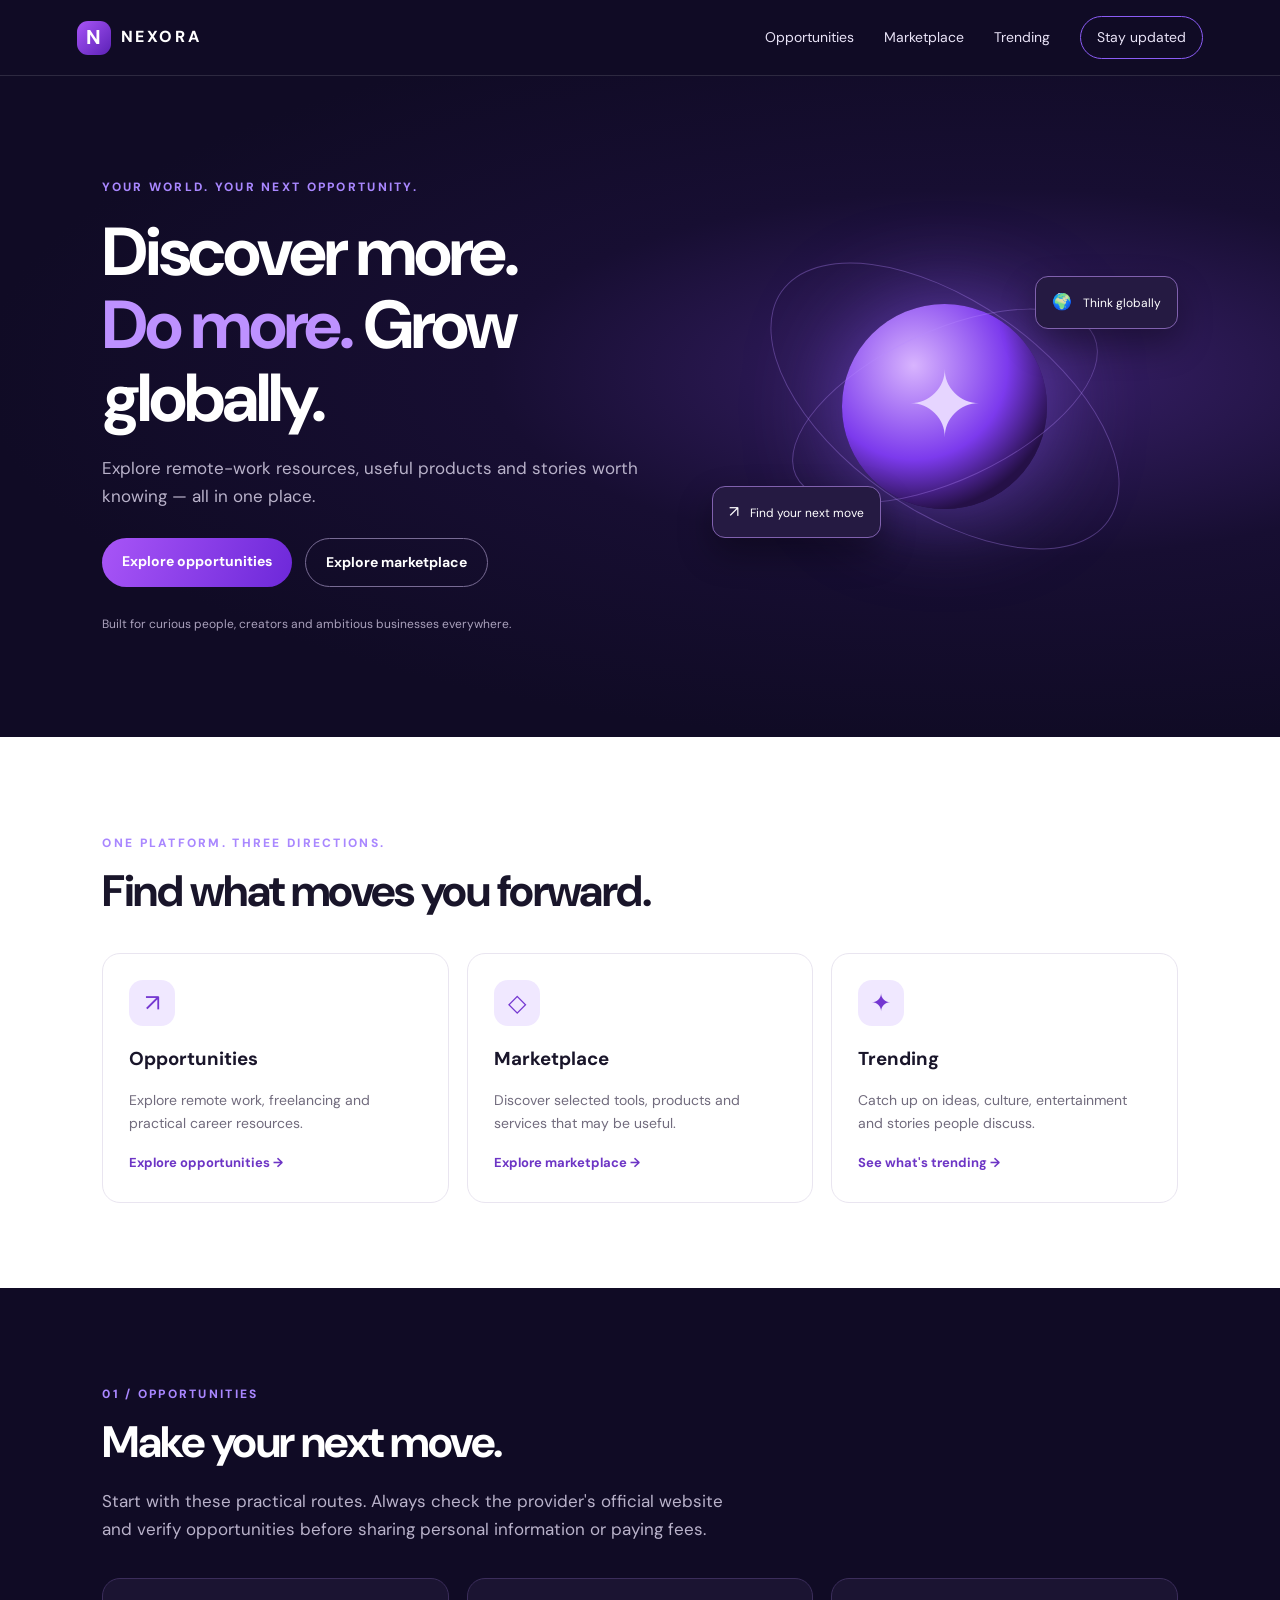
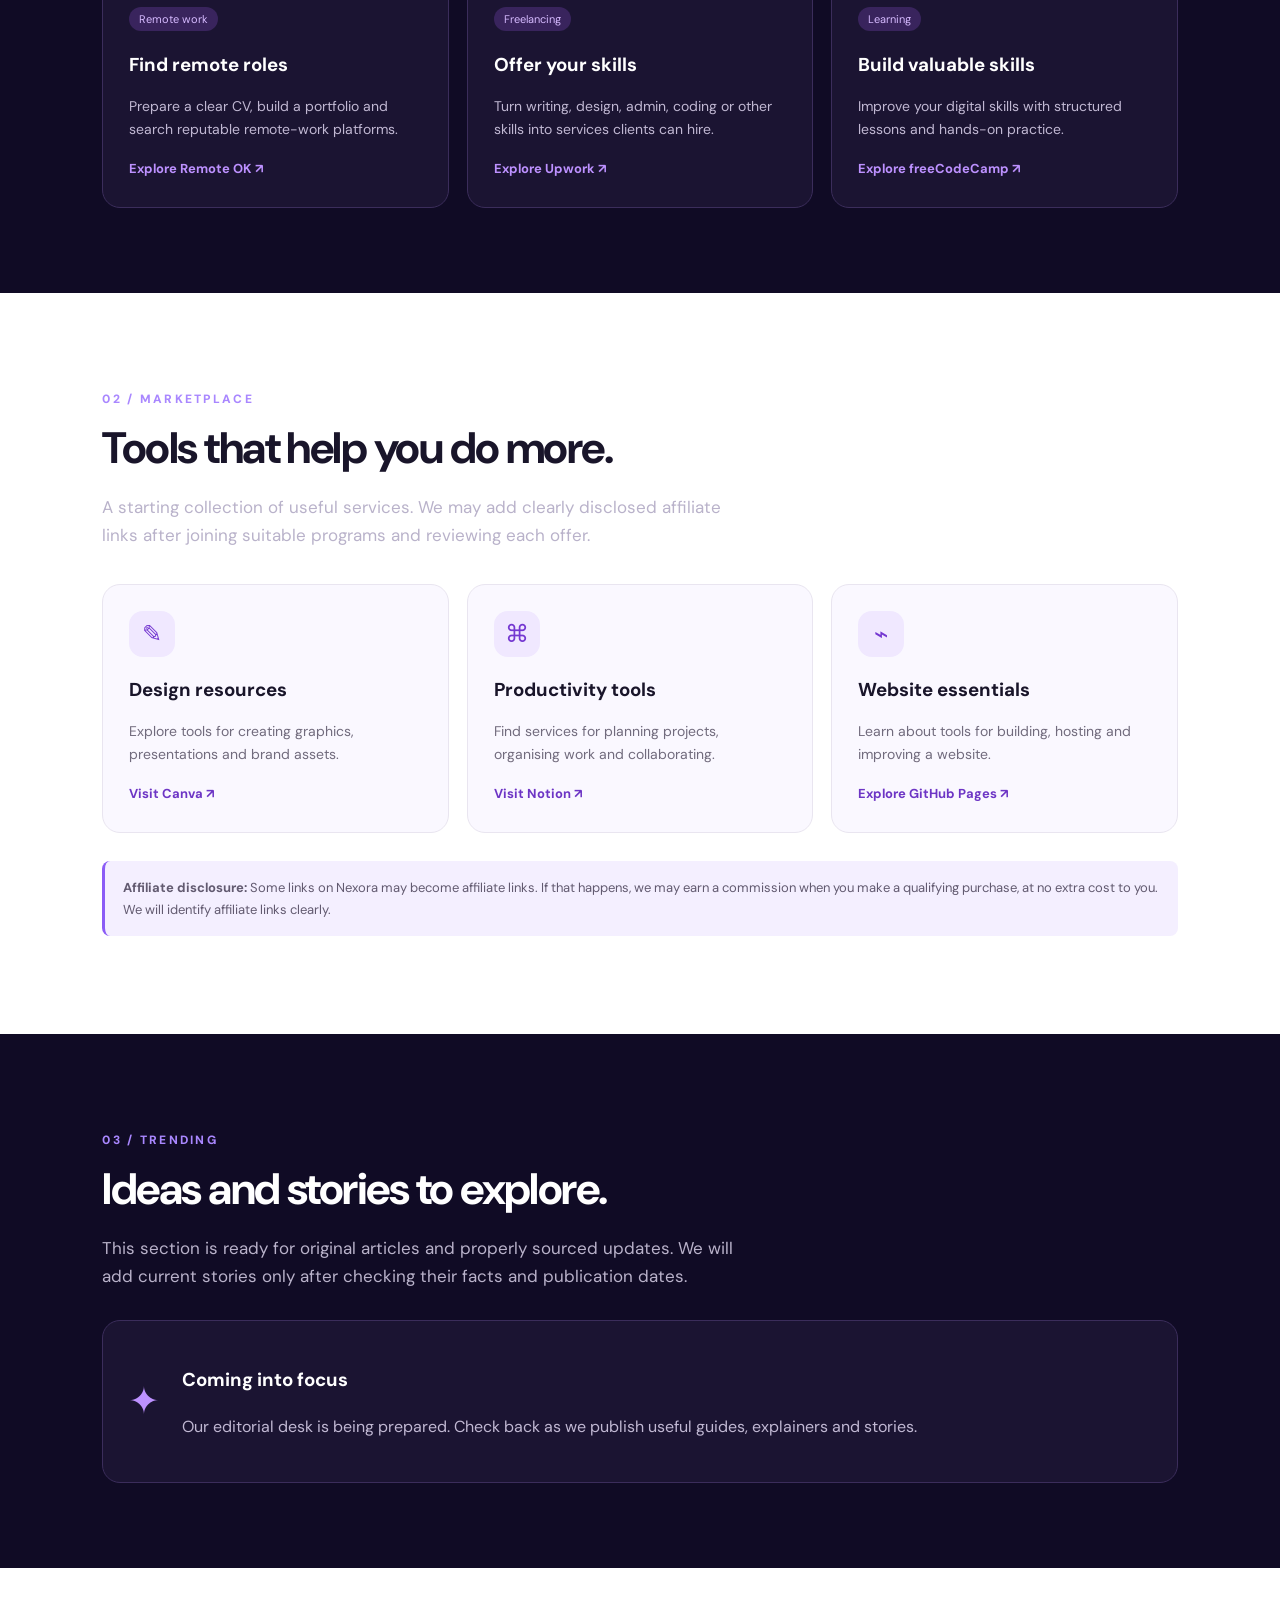
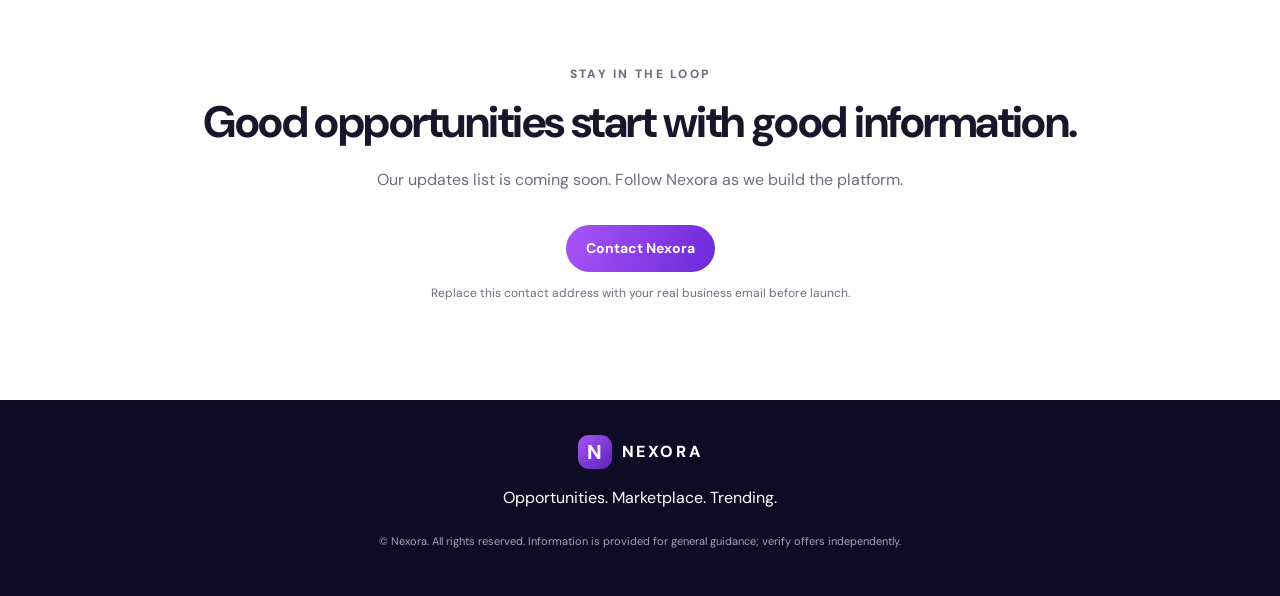
==== index.html @ db586c96 "Add files via upload" ====
<!doctype html>
<html lang="en">
<head>
  <meta charset="utf-8">
  <meta name="viewport" content="width=device-width, initial-scale=1">
  <meta name="description" content="Nexora connects you with remote work opportunities, useful products and what's trending around the world.">
  <meta name="theme-color" content="#100b25">
  <title>Nexora — Opportunities. Marketplace. Trending.</title>
  <link rel="stylesheet" href="styles.css">
</head>
<body>
  <header class="site-header">
    <a class="brand" href="#home" aria-label="Nexora home"><span class="brand-mark">N</span><span>NEXORA</span></a>
    <button class="menu-toggle" id="menuToggle" aria-label="Open navigation" aria-expanded="false">☰</button>
    <nav id="mainNav">
      <a href="#opportunities">Opportunities</a>
      <a href="#marketplace">Marketplace</a>
      <a href="#trending">Trending</a>
      <a class="nav-cta" href="#newsletter">Stay updated</a>
    </nav>
  </header>

  <main id="home">
    <section class="hero">
      <div class="hero-copy">
        <p class="eyebrow">YOUR WORLD. YOUR NEXT OPPORTUNITY.</p>
        <h1>Discover more.<br><span>Do more.</span> Grow globally.</h1>
        <p class="hero-text">Explore remote-work resources, useful products and stories worth knowing — all in one place.</p>
        <div class="hero-actions">
          <a class="button primary" href="#opportunities">Explore opportunities</a>
          <a class="button secondary" href="#marketplace">Explore marketplace</a>
        </div>
        <p class="small-note">Built for curious people, creators and ambitious businesses everywhere.</p>
      </div>
      <div class="hero-art" aria-hidden="true">
        <div class="orbit orbit-one"></div><div class="orbit orbit-two"></div>
        <div class="globe">✦</div>
        <div class="float-card card-top">🌍 <span>Think globally</span></div>
        <div class="float-card card-bottom">↗ <span>Find your next move</span></div>
      </div>
    </section>

    <section class="intro section-wrap">
      <p class="eyebrow">ONE PLATFORM. THREE DIRECTIONS.</p>
      <h2>Find what moves you forward.</h2>
      <div class="feature-grid">
        <a class="feature" href="#opportunities"><span class="feature-icon">↗</span><h3>Opportunities</h3><p>Explore remote work, freelancing and practical career resources.</p><span class="text-link">Explore opportunities →</span></a>
        <a class="feature" href="#marketplace"><span class="feature-icon">◇</span><h3>Marketplace</h3><p>Discover selected tools, products and services that may be useful.</p><span class="text-link">Explore marketplace →</span></a>
        <a class="feature" href="#trending"><span class="feature-icon">✦</span><h3>Trending</h3><p>Catch up on ideas, culture, entertainment and stories people discuss.</p><span class="text-link">See what's trending →</span></a>
      </div>
    </section>

    <section class="dark-section" id="opportunities">
      <div class="section-wrap">
        <p class="eyebrow">01 / OPPORTUNITIES</p>
        <h2>Make your next move.</h2>
        <p class="section-lead">Start with these practical routes. Always check the provider's official website and verify opportunities before sharing personal information or paying fees.</p>
        <div class="content-grid">
          <article class="content-card"><span class="tag">Remote work</span><h3>Find remote roles</h3><p>Prepare a clear CV, build a portfolio and search reputable remote-work platforms.</p><a href="https://www.remoteok.com/" target="_blank" rel="noopener">Explore Remote OK ↗</a></article>
          <article class="content-card"><span class="tag">Freelancing</span><h3>Offer your skills</h3><p>Turn writing, design, admin, coding or other skills into services clients can hire.</p><a href="https://www.upwork.com/" target="_blank" rel="noopener">Explore Upwork ↗</a></article>
          <article class="content-card"><span class="tag">Learning</span><h3>Build valuable skills</h3><p>Improve your digital skills with structured lessons and hands-on practice.</p><a href="https://www.freecodecamp.org/" target="_blank" rel="noopener">Explore freeCodeCamp ↗</a></article>
        </div>
      </div>
    </section>

    <section class="section-wrap" id="marketplace">
      <p class="eyebrow">02 / MARKETPLACE</p>
      <h2>Tools that help you do more.</h2>
      <p class="section-lead">A starting collection of useful services. We may add clearly disclosed affiliate links after joining suitable programs and reviewing each offer.</p>
      <div class="content-grid">
        <article class="market-card"><div class="market-icon">✎</div><h3>Design resources</h3><p>Explore tools for creating graphics, presentations and brand assets.</p><a href="https://www.canva.com/" target="_blank" rel="noopener">Visit Canva ↗</a></article>
        <article class="market-card"><div class="market-icon">⌘</div><h3>Productivity tools</h3><p>Find services for planning projects, organising work and collaborating.</p><a href="https://www.notion.so/" target="_blank" rel="noopener">Visit Notion ↗</a></article>
        <article class="market-card"><div class="market-icon">⌁</div><h3>Website essentials</h3><p>Learn about tools for building, hosting and improving a website.</p><a href="https://pages.github.com/" target="_blank" rel="noopener">Explore GitHub Pages ↗</a></article>
      </div>
      <p class="disclosure"><strong>Affiliate disclosure:</strong> Some links on Nexora may become affiliate links. If that happens, we may earn a commission when you make a qualifying purchase, at no extra cost to you. We will identify affiliate links clearly.</p>
    </section>

    <section class="dark-section" id="trending">
      <div class="section-wrap">
        <p class="eyebrow">03 / TRENDING</p>
        <h2>Ideas and stories to explore.</h2>
        <p class="section-lead">This section is ready for original articles and properly sourced updates. We will add current stories only after checking their facts and publication dates.</p>
        <div class="trend-panel"><div class="trend-symbol">✦</div><div><h3>Coming into focus</h3><p>Our editorial desk is being prepared. Check back as we publish useful guides, explainers and stories.</p></div></div>
      </div>
    </section>

    <section class="newsletter section-wrap" id="newsletter">
      <p class="eyebrow">STAY IN THE LOOP</p>
      <h2>Good opportunities start with good information.</h2>
      <p>Our updates list is coming soon. Follow Nexora as we build the platform.</p>
      <a class="button primary" href="mailto:hello@nexora.example?subject=Nexora%20updates">Contact Nexora</a>
      <p class="small-note">Replace this contact address with your real business email before launch.</p>
    </section>
  </main>

  <footer>
    <a class="brand" href="#home"><span class="brand-mark">N</span><span>NEXORA</span></a>
    <p>Opportunities. Marketplace. Trending.</p>
    <p class="footer-small">© <span id="year"></span> Nexora. All rights reserved. Information is provided for general guidance; verify offers independently.</p>
  </footer>
  <script src="script.js"></script>
</body>
</html>
---- styles.css ----
@import url('https://fonts.googleapis.com/css2?family=DM+Sans:wght@400;500;600;700;800&display=swap');
:root{--bg:#0b0818;--panel:#15102a;--purple:#8b5cf6;--pink:#d7a7ff;--text:#f7f4ff;--muted:#b9b2ca;--line:rgba(255,255,255,.12)}
*{box-sizing:border-box}html{scroll-behavior:smooth;scroll-padding-top:85px}body{margin:0;background:#fff;color:#19152a;font-family:'DM Sans',Arial,sans-serif;line-height:1.65}.site-header{height:76px;padding:0 max(6vw,22px);display:flex;align-items:center;justify-content:space-between;background:#100b25;color:white;position:sticky;top:0;z-index:10;border-bottom:1px solid var(--line)}.brand{display:flex;gap:10px;align-items:center;color:white;text-decoration:none;font-weight:800;letter-spacing:.16em}.brand-mark{width:34px;height:34px;border-radius:11px;display:grid;place-items:center;background:linear-gradient(135deg,#a855f7,#5b21b6);font-size:20px;letter-spacing:0}nav{display:flex;gap:30px;align-items:center}nav a{color:#e9e3f7;text-decoration:none;font-size:14px}nav a:hover,.text-link:hover{color:#c4a4ff}.nav-cta{padding:9px 16px;border:1px solid #8b5cf6;border-radius:30px}.menu-toggle{display:none;background:none;color:white;border:0;font-size:25px}.hero{min-height:590px;padding:90px max(8vw,25px);display:grid;grid-template-columns:1.1fr .9fr;align-items:center;gap:40px;background:radial-gradient(ellipse at 78% 45%,#39206a 0,#170e32 36%,#100b25 72%);color:white;overflow:hidden}.eyebrow{color:#a987ff;font-size:12px;font-weight:800;letter-spacing:.19em}.hero h1{font-size:clamp(42px,5.3vw,70px);line-height:1.08;letter-spacing:-.045em;margin:18px 0}.hero h1 span{color:#bd91ff}.hero-text,.section-lead{max-width:650px;color:var(--muted);font-size:17px}.hero-actions{display:flex;gap:13px;flex-wrap:wrap;margin:28px 0}.button{display:inline-block;padding:12px 20px;border-radius:30px;text-decoration:none;font-weight:700;font-size:14px}.primary{background:linear-gradient(110deg,#a855f7,#6d28d9);color:white}.secondary{border:1px solid #786b94;color:white}.small-note{font-size:12px;color:#aaa1bc}.hero-art{height:360px;position:relative;display:grid;place-items:center}.globe{width:205px;height:205px;border-radius:50%;display:grid;place-items:center;font-size:90px;color:#e6d5ff;background:radial-gradient(circle at 35% 30%,#d8b4fe,#7c3aed 48%,#251047 75%);box-shadow:0 0 90px #8b5cf688}.orbit{position:absolute;border:1px solid #b78bff55;border-radius:50%;transform:rotate(-25deg)}.orbit-one{width:330px;height:150px}.orbit-two{width:400px;height:210px;transform:rotate(35deg)}.float-card{position:absolute;background:#251a42;border:1px solid #8061ae;padding:12px 16px;border-radius:13px;box-shadow:0 15px 35px #0005;color:white}.float-card span{font-size:12px;margin-left:7px}.card-top{top:50px;right:0}.card-bottom{bottom:48px;left:0}.section-wrap{padding:85px max(8vw,25px);max-width:1440px;margin:auto}.section-wrap h2,.dark-section h2,.newsletter h2{font-size:clamp(30px,3.5vw,44px);line-height:1.2;letter-spacing:-.035em;margin:10px 0 18px}.feature-grid,.content-grid{display:grid;grid-template-columns:repeat(3,1fr);gap:18px;margin-top:35px}.feature,.content-card,.market-card{padding:26px;border-radius:18px;border:1px solid #e9e5f0;text-decoration:none;color:inherit;background:white}.feature-icon,.market-icon{width:46px;height:46px;border-radius:14px;display:grid;place-items:center;background:#f0e8ff;color:#7437d1;font-size:24px}.feature h3,.content-card h3,.market-card h3{margin:18px 0 7px}.feature p,.content-card p,.market-card p{color:#716b7d;font-size:14px}.text-link{font-weight:700;color:#6d35c5;font-size:13px}.dark-section{background:#100b25;color:white;padding:65px 0}.dark-section .section-wrap{padding-top:20px;padding-bottom:20px}.content-card{background:#1b1432;border-color:#3b2d5b;color:white}.content-card p{color:#c1b8d3}.content-card a,.market-card a{color:#bd91ff;font-weight:700;font-size:13px;text-decoration:none}.tag{font-size:11px;color:#d6baff;background:#39245d;padding:5px 10px;border-radius:20px}.market-card{background:#faf8ff}.market-card a{color:#6d35c5}.disclosure{margin-top:28px;padding:16px 18px;background:#f4efff;border-left:3px solid #8b5cf6;border-radius:8px;color:#625a70;font-size:13px}.trend-panel{display:flex;gap:22px;align-items:center;background:#1b1432;border:1px solid #3b2d5b;border-radius:18px;padding:25px;margin-top:30px}.trend-panel p{color:#c1b8d3}.trend-symbol{font-size:38px;color:#bd91ff}.newsletter{text-align:center}.newsletter p{color:#716b7d}.newsletter .button{margin-top:15px}footer{background:#100b25;color:white;text-align:center;padding:35px 20px}footer .brand{justify-content:center}.footer-small{font-size:11px;color:#aaa1bc;margin-top:20px}
@media(max-width:760px){.site-header{height:66px}.menu-toggle{display:block}nav{display:none;position:absolute;top:66px;left:0;right:0;padding:20px 25px;background:#100b25;flex-direction:column;align-items:flex-start;border-top:1px solid var(--line)}nav.open{display:flex}.hero{grid-template-columns:1fr;padding-top:65px;padding-bottom:55px}.hero-art{height:270px}.globe{width:155px;height:155px;font-size:65px}.orbit-one{width:260px;height:120px}.orbit-two{width:310px;height:160px}.feature-grid,.content-grid{grid-template-columns:1fr}.section-wrap{padding-top:65px;padding-bottom:65px}.card-top{right:5px}.card-bottom{left:5px}}
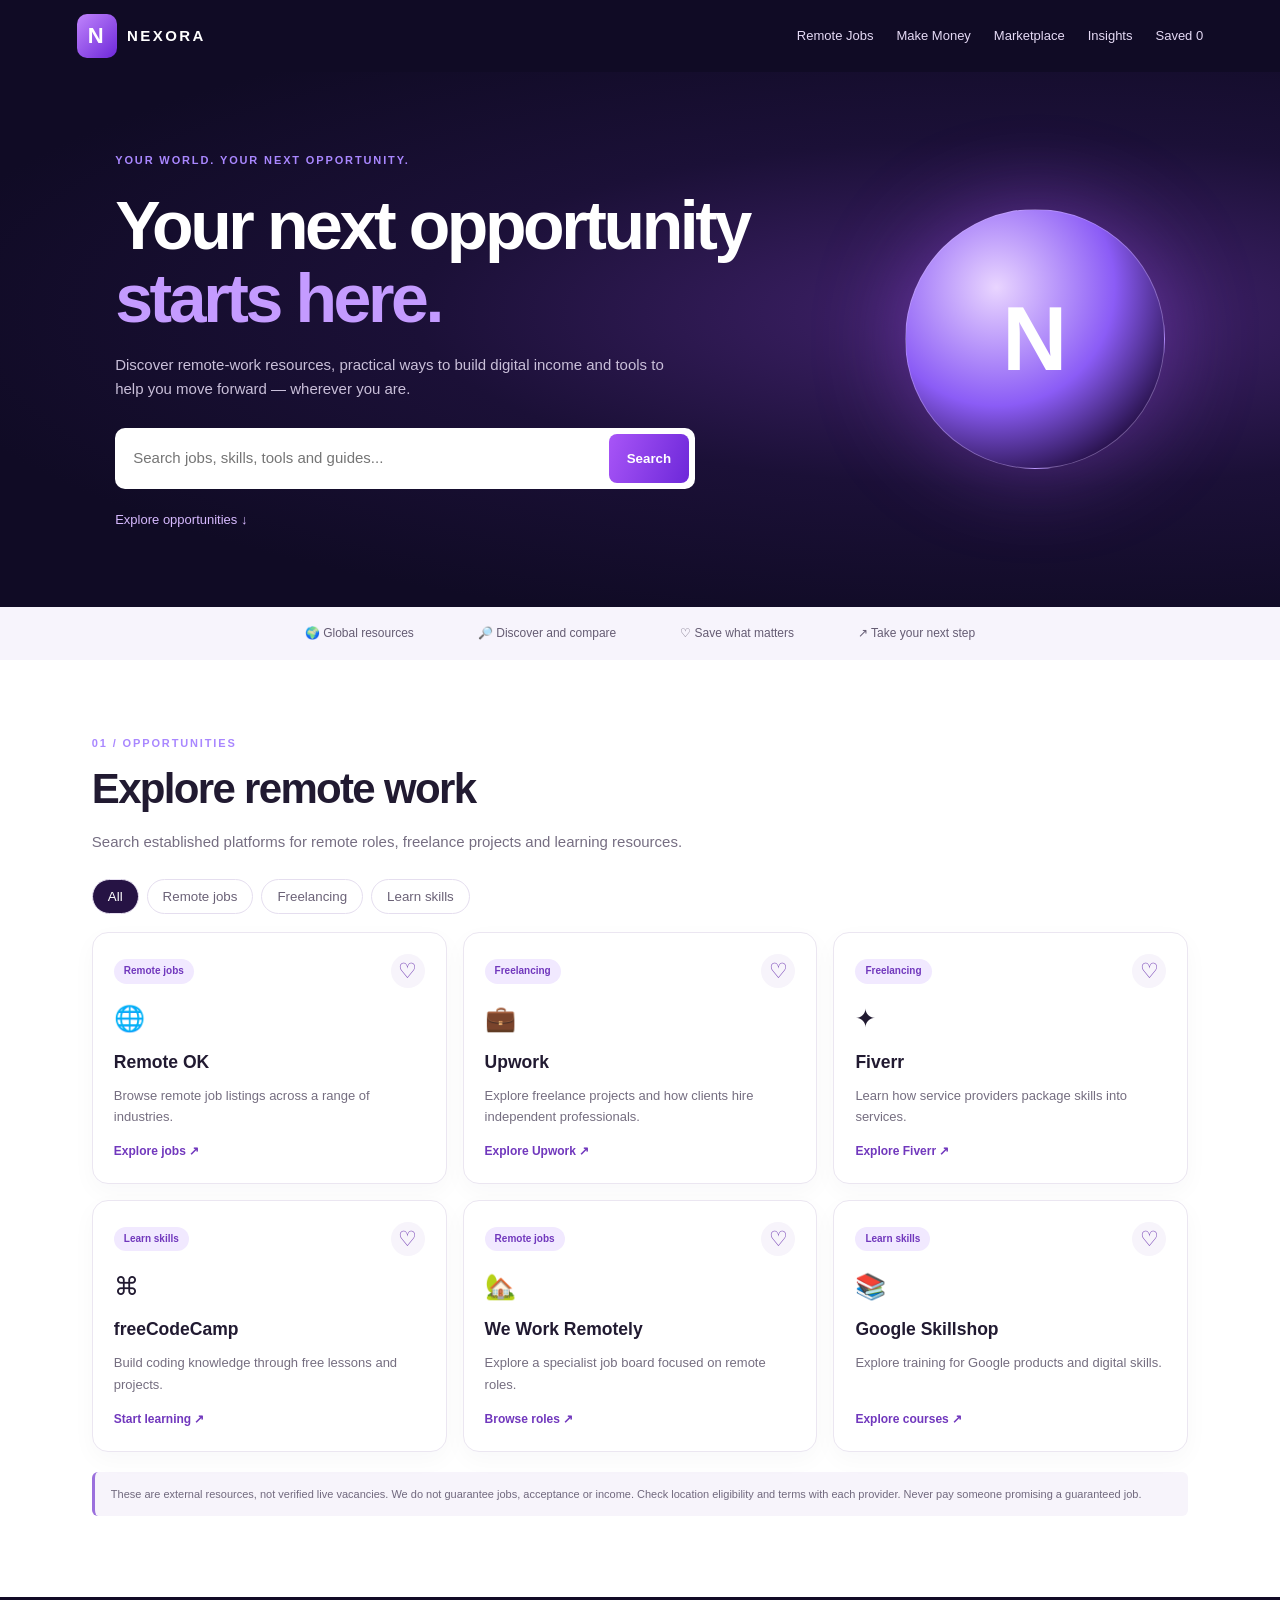
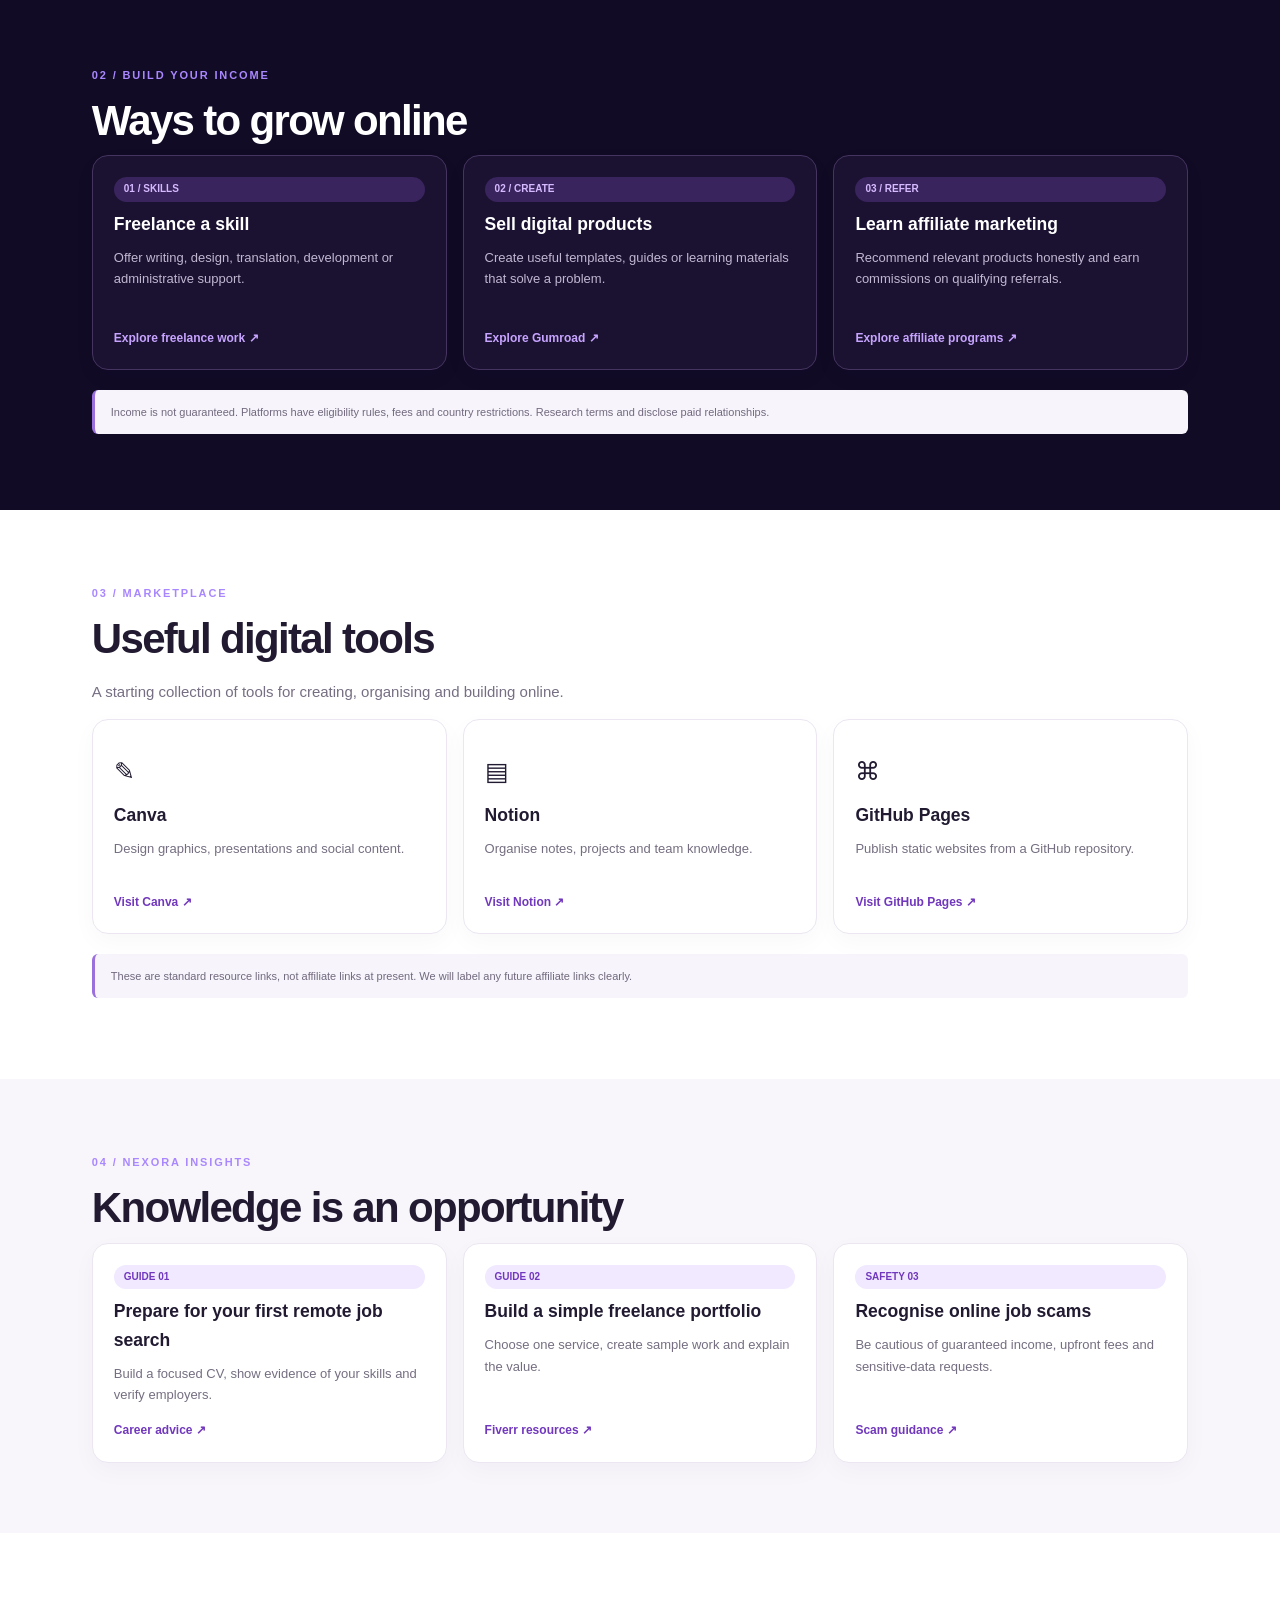
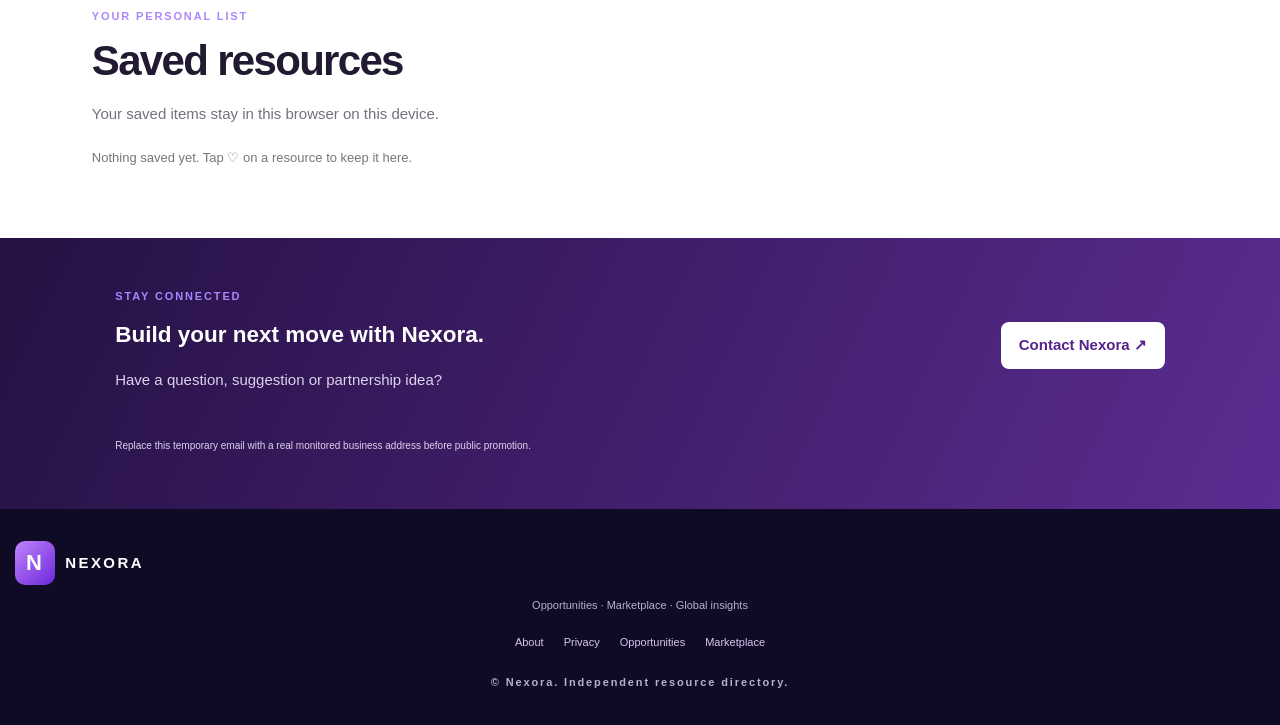
==== commit e9512173: "Add files via upload" ====
--- a/index.html
+++ b/index.html
@@ -1,103 +1,22 @@
 <!doctype html>
-<html lang="en">
-<head>
-  <meta charset="utf-8">
-  <meta name="viewport" content="width=device-width, initial-scale=1">
-  <meta name="description" content="Nexora connects you with remote work opportunities, useful products and what's trending around the world.">
-  <meta name="theme-color" content="#100b25">
-  <title>Nexora — Opportunities. Marketplace. Trending.</title>
-  <link rel="stylesheet" href="styles.css">
-</head>
+<html lang="en"><head><meta charset="utf-8"><meta name="viewport" content="width=device-width,initial-scale=1"><meta name="description" content="Discover remote-work resources, digital income guides and useful online tools with Nexora."><meta name="theme-color" content="#100b25"><title>Nexora 2.0 — Global Opportunities</title><link rel="stylesheet" href="styles.css"></head>
 <body>
-  <header class="site-header">
-    <a class="brand" href="#home" aria-label="Nexora home"><span class="brand-mark">N</span><span>NEXORA</span></a>
-    <button class="menu-toggle" id="menuToggle" aria-label="Open navigation" aria-expanded="false">☰</button>
-    <nav id="mainNav">
-      <a href="#opportunities">Opportunities</a>
-      <a href="#marketplace">Marketplace</a>
-      <a href="#trending">Trending</a>
-      <a class="nav-cta" href="#newsletter">Stay updated</a>
-    </nav>
-  </header>
-
-  <main id="home">
-    <section class="hero">
-      <div class="hero-copy">
-        <p class="eyebrow">YOUR WORLD. YOUR NEXT OPPORTUNITY.</p>
-        <h1>Discover more.<br><span>Do more.</span> Grow globally.</h1>
-        <p class="hero-text">Explore remote-work resources, useful products and stories worth knowing — all in one place.</p>
-        <div class="hero-actions">
-          <a class="button primary" href="#opportunities">Explore opportunities</a>
-          <a class="button secondary" href="#marketplace">Explore marketplace</a>
-        </div>
-        <p class="small-note">Built for curious people, creators and ambitious businesses everywhere.</p>
-      </div>
-      <div class="hero-art" aria-hidden="true">
-        <div class="orbit orbit-one"></div><div class="orbit orbit-two"></div>
-        <div class="globe">✦</div>
-        <div class="float-card card-top">🌍 <span>Think globally</span></div>
-        <div class="float-card card-bottom">↗ <span>Find your next move</span></div>
-      </div>
-    </section>
-
-    <section class="intro section-wrap">
-      <p class="eyebrow">ONE PLATFORM. THREE DIRECTIONS.</p>
-      <h2>Find what moves you forward.</h2>
-      <div class="feature-grid">
-        <a class="feature" href="#opportunities"><span class="feature-icon">↗</span><h3>Opportunities</h3><p>Explore remote work, freelancing and practical career resources.</p><span class="text-link">Explore opportunities →</span></a>
-        <a class="feature" href="#marketplace"><span class="feature-icon">◇</span><h3>Marketplace</h3><p>Discover selected tools, products and services that may be useful.</p><span class="text-link">Explore marketplace →</span></a>
-        <a class="feature" href="#trending"><span class="feature-icon">✦</span><h3>Trending</h3><p>Catch up on ideas, culture, entertainment and stories people discuss.</p><span class="text-link">See what's trending →</span></a>
-      </div>
-    </section>
-
-    <section class="dark-section" id="opportunities">
-      <div class="section-wrap">
-        <p class="eyebrow">01 / OPPORTUNITIES</p>
-        <h2>Make your next move.</h2>
-        <p class="section-lead">Start with these practical routes. Always check the provider's official website and verify opportunities before sharing personal information or paying fees.</p>
-        <div class="content-grid">
-          <article class="content-card"><span class="tag">Remote work</span><h3>Find remote roles</h3><p>Prepare a clear CV, build a portfolio and search reputable remote-work platforms.</p><a href="https://www.remoteok.com/" target="_blank" rel="noopener">Explore Remote OK ↗</a></article>
-          <article class="content-card"><span class="tag">Freelancing</span><h3>Offer your skills</h3><p>Turn writing, design, admin, coding or other skills into services clients can hire.</p><a href="https://www.upwork.com/" target="_blank" rel="noopener">Explore Upwork ↗</a></article>
-          <article class="content-card"><span class="tag">Learning</span><h3>Build valuable skills</h3><p>Improve your digital skills with structured lessons and hands-on practice.</p><a href="https://www.freecodecamp.org/" target="_blank" rel="noopener">Explore freeCodeCamp ↗</a></article>
-        </div>
-      </div>
-    </section>
-
-    <section class="section-wrap" id="marketplace">
-      <p class="eyebrow">02 / MARKETPLACE</p>
-      <h2>Tools that help you do more.</h2>
-      <p class="section-lead">A starting collection of useful services. We may add clearly disclosed affiliate links after joining suitable programs and reviewing each offer.</p>
-      <div class="content-grid">
-        <article class="market-card"><div class="market-icon">✎</div><h3>Design resources</h3><p>Explore tools for creating graphics, presentations and brand assets.</p><a href="https://www.canva.com/" target="_blank" rel="noopener">Visit Canva ↗</a></article>
-        <article class="market-card"><div class="market-icon">⌘</div><h3>Productivity tools</h3><p>Find services for planning projects, organising work and collaborating.</p><a href="https://www.notion.so/" target="_blank" rel="noopener">Visit Notion ↗</a></article>
-        <article class="market-card"><div class="market-icon">⌁</div><h3>Website essentials</h3><p>Learn about tools for building, hosting and improving a website.</p><a href="https://pages.github.com/" target="_blank" rel="noopener">Explore GitHub Pages ↗</a></article>
-      </div>
-      <p class="disclosure"><strong>Affiliate disclosure:</strong> Some links on Nexora may become affiliate links. If that happens, we may earn a commission when you make a qualifying purchase, at no extra cost to you. We will identify affiliate links clearly.</p>
-    </section>
-
-    <section class="dark-section" id="trending">
-      <div class="section-wrap">
-        <p class="eyebrow">03 / TRENDING</p>
-        <h2>Ideas and stories to explore.</h2>
-        <p class="section-lead">This section is ready for original articles and properly sourced updates. We will add current stories only after checking their facts and publication dates.</p>
-        <div class="trend-panel"><div class="trend-symbol">✦</div><div><h3>Coming into focus</h3><p>Our editorial desk is being prepared. Check back as we publish useful guides, explainers and stories.</p></div></div>
-      </div>
-    </section>
-
-    <section class="newsletter section-wrap" id="newsletter">
-      <p class="eyebrow">STAY IN THE LOOP</p>
-      <h2>Good opportunities start with good information.</h2>
-      <p>Our updates list is coming soon. Follow Nexora as we build the platform.</p>
-      <a class="button primary" href="mailto:hello@nexora.example?subject=Nexora%20updates">Contact Nexora</a>
-      <p class="small-note">Replace this contact address with your real business email before launch.</p>
-    </section>
-  </main>
-
-  <footer>
-    <a class="brand" href="#home"><span class="brand-mark">N</span><span>NEXORA</span></a>
-    <p>Opportunities. Marketplace. Trending.</p>
-    <p class="footer-small">© <span id="year"></span> Nexora. All rights reserved. Information is provided for general guidance; verify offers independently.</p>
-  </footer>
-  <script src="script.js"></script>
-</body>
-</html>
+<header><a class="brand" href="#home"><b>N</b> NEXORA</a><button id="menu" aria-label="Toggle menu">☰</button><nav id="nav"><a href="#jobs">Remote Jobs</a><a href="#earn">Make Money</a><a href="#market">Marketplace</a><a href="#insights">Insights</a><a href="#saved">Saved <span id="count">0</span></a></nav></header>
+<main id="home">
+<section class="hero"><div><small>YOUR WORLD. YOUR NEXT OPPORTUNITY.</small><h1>Your next opportunity <em>starts here.</em></h1><p>Discover remote-work resources, practical ways to build digital income and tools to help you move forward — wherever you are.</p><form id="search"><input id="q" placeholder="Search jobs, skills, tools and guides..." aria-label="Search Nexora"><button>Search</button></form><a href="#jobs">Explore opportunities ↓</a></div><div class="orb">N</div></section>
+<section class="strip"><span>🌍 Global resources</span><span>🔎 Discover and compare</span><span>♡ Save what matters</span><span>↗ Take your next step</span></section>
+<section class="section" id="jobs"><small>01 / OPPORTUNITIES</small><h2>Explore remote work</h2><p class="lead">Search established platforms for remote roles, freelance projects and learning resources.</p><div class="filters"><button class="active" data-filter="all">All</button><button data-filter="jobs">Remote jobs</button><button data-filter="freelance">Freelancing</button><button data-filter="skills">Learn skills</button></div>
+<div class="cards" id="resources">
+<article class="card searchable" data-cat="jobs" data-search="remote ok jobs global remote careers"><div class="top"><label>Remote jobs</label><button class="save" data-id="remoteok">♡</button></div><div class="ico">🌐</div><h3>Remote OK</h3><p>Browse remote job listings across a range of industries.</p><a href="https://remoteok.com/" target="_blank" rel="noopener">Explore jobs ↗</a></article>
+<article class="card searchable" data-cat="freelance" data-search="upwork freelance projects clients writing design development"><div class="top"><label>Freelancing</label><button class="save" data-id="upwork">♡</button></div><div class="ico">💼</div><h3>Upwork</h3><p>Explore freelance projects and how clients hire independent professionals.</p><a href="https://www.upwork.com/" target="_blank" rel="noopener">Explore Upwork ↗</a></article>
+<article class="card searchable" data-cat="freelance" data-search="fiverr freelance services gigs creative"><div class="top"><label>Freelancing</label><button class="save" data-id="fiverr">♡</button></div><div class="ico">✦</div><h3>Fiverr</h3><p>Learn how service providers package skills into services.</p><a href="https://www.fiverr.com/" target="_blank" rel="noopener">Explore Fiverr ↗</a></article>
+<article class="card searchable" data-cat="skills" data-search="freecodecamp learn coding web development programming"><div class="top"><label>Learn skills</label><button class="save" data-id="freecodecamp">♡</button></div><div class="ico">⌘</div><h3>freeCodeCamp</h3><p>Build coding knowledge through free lessons and projects.</p><a href="https://www.freecodecamp.org/" target="_blank" rel="noopener">Start learning ↗</a></article>
+<article class="card searchable" data-cat="jobs" data-search="we work remotely job board remote careers"><div class="top"><label>Remote jobs</label><button class="save" data-id="wwr">♡</button></div><div class="ico">🏡</div><h3>We Work Remotely</h3><p>Explore a specialist job board focused on remote roles.</p><a href="https://weworkremotely.com/" target="_blank" rel="noopener">Browse roles ↗</a></article>
+<article class="card searchable" data-cat="skills" data-search="google skillshop digital marketing analytics training"><div class="top"><label>Learn skills</label><button class="save" data-id="skillshop">♡</button></div><div class="ico">📚</div><h3>Google Skillshop</h3><p>Explore training for Google products and digital skills.</p><a href="https://skillshop.withgoogle.com/" target="_blank" rel="noopener">Explore courses ↗</a></article></div>
+<p class="notice">These are external resources, not verified live vacancies. We do not guarantee jobs, acceptance or income. Check location eligibility and terms with each provider. Never pay someone promising a guaranteed job.</p></section>
+<section class="dark" id="earn"><div class="section"><small>02 / BUILD YOUR INCOME</small><h2>Ways to grow online</h2><div class="cards three"><article class="card"><label>01 / SKILLS</label><h3>Freelance a skill</h3><p>Offer writing, design, translation, development or administrative support.</p><a href="https://www.upwork.com/" target="_blank" rel="noopener">Explore freelance work ↗</a></article><article class="card"><label>02 / CREATE</label><h3>Sell digital products</h3><p>Create useful templates, guides or learning materials that solve a problem.</p><a href="https://gumroad.com/" target="_blank" rel="noopener">Explore Gumroad ↗</a></article><article class="card"><label>03 / REFER</label><h3>Learn affiliate marketing</h3><p>Recommend relevant products honestly and earn commissions on qualifying referrals.</p><a href="https://affiliate-program.amazon.com/" target="_blank" rel="noopener">Explore affiliate programs ↗</a></article></div><p class="notice">Income is not guaranteed. Platforms have eligibility rules, fees and country restrictions. Research terms and disclose paid relationships.</p></div></section>
+<section class="section" id="market"><small>03 / MARKETPLACE</small><h2>Useful digital tools</h2><p class="lead">A starting collection of tools for creating, organising and building online.</p><div class="cards three"><article class="card searchable" data-search="canva design graphics presentations"><div class="ico">✎</div><h3>Canva</h3><p>Design graphics, presentations and social content.</p><a href="https://www.canva.com/" target="_blank" rel="noopener">Visit Canva ↗</a></article><article class="card searchable" data-search="notion productivity notes projects"><div class="ico">▤</div><h3>Notion</h3><p>Organise notes, projects and team knowledge.</p><a href="https://www.notion.so/" target="_blank" rel="noopener">Visit Notion ↗</a></article><article class="card searchable" data-search="github pages website hosting"><div class="ico">⌘</div><h3>GitHub Pages</h3><p>Publish static websites from a GitHub repository.</p><a href="https://pages.github.com/" target="_blank" rel="noopener">Visit GitHub Pages ↗</a></article></div><p class="notice">These are standard resource links, not affiliate links at present. We will label any future affiliate links clearly.</p></section>
+<section class="insights" id="insights"><div class="section"><small>04 / NEXORA INSIGHTS</small><h2>Knowledge is an opportunity</h2><div class="cards three"><article class="card searchable" data-search="remote job search CV portfolio scam"><label>GUIDE 01</label><h3>Prepare for your first remote job search</h3><p>Build a focused CV, show evidence of your skills and verify employers.</p><a href="https://www.indeed.com/career-advice" target="_blank" rel="noopener">Career advice ↗</a></article><article class="card searchable" data-search="freelance portfolio clients pricing skills"><label>GUIDE 02</label><h3>Build a simple freelance portfolio</h3><p>Choose one service, create sample work and explain the value.</p><a href="https://www.fiverr.com/resources" target="_blank" rel="noopener">Fiverr resources ↗</a></article><article class="card searchable" data-search="online job scams upfront fees personal information"><label>SAFETY 03</label><h3>Recognise online job scams</h3><p>Be cautious of guaranteed income, upfront fees and sensitive-data requests.</p><a href="https://consumer.ftc.gov/articles/job-scams" target="_blank" rel="noopener">Scam guidance ↗</a></article></div></div></section>
+<section class="section" id="saved"><small>YOUR PERSONAL LIST</small><h2>Saved resources</h2><p class="lead">Your saved items stay in this browser on this device.</p><div id="savedItems" class="saved-list">Nothing saved yet. Tap ♡ on a resource to keep it here.</div></section>
+<section class="contact"><div><small>STAY CONNECTED</small><h2>Build your next move with Nexora.</h2><p>Have a question, suggestion or partnership idea?</p></div><a class="button" href="mailto:hello@nexora.example?subject=Nexora%20enquiry">Contact Nexora ↗</a><p class="tiny">Replace this temporary email with a real monitored business address before public promotion.</p></section>
+</main><footer><a class="brand" href="#home"><b>N</b> NEXORA</a><p>Opportunities · Marketplace · Global insights</p><div><a href="about.html">About</a><a href="privacy.html">Privacy</a><a href="#jobs">Opportunities</a><a href="#market">Marketplace</a></div><small>© <span id="year"></span> Nexora. Independent resource directory.</small></footer><div id="toast" role="status"></div><script src="script.js"></script></body></html>
--- a/styles.css
+++ b/styles.css
@@ -1,4 +1 @@
-@import url('https://fonts.googleapis.com/css2?family=DM+Sans:wght@400;500;600;700;800&display=swap');
-:root{--bg:#0b0818;--panel:#15102a;--purple:#8b5cf6;--pink:#d7a7ff;--text:#f7f4ff;--muted:#b9b2ca;--line:rgba(255,255,255,.12)}
-*{box-sizing:border-box}html{scroll-behavior:smooth;scroll-padding-top:85px}body{margin:0;background:#fff;color:#19152a;font-family:'DM Sans',Arial,sans-serif;line-height:1.65}.site-header{height:76px;padding:0 max(6vw,22px);display:flex;align-items:center;justify-content:space-between;background:#100b25;color:white;position:sticky;top:0;z-index:10;border-bottom:1px solid var(--line)}.brand{display:flex;gap:10px;align-items:center;color:white;text-decoration:none;font-weight:800;letter-spacing:.16em}.brand-mark{width:34px;height:34px;border-radius:11px;display:grid;place-items:center;background:linear-gradient(135deg,#a855f7,#5b21b6);font-size:20px;letter-spacing:0}nav{display:flex;gap:30px;align-items:center}nav a{color:#e9e3f7;text-decoration:none;font-size:14px}nav a:hover,.text-link:hover{color:#c4a4ff}.nav-cta{padding:9px 16px;border:1px solid #8b5cf6;border-radius:30px}.menu-toggle{display:none;background:none;color:white;border:0;font-size:25px}.hero{min-height:590px;padding:90px max(8vw,25px);display:grid;grid-template-columns:1.1fr .9fr;align-items:center;gap:40px;background:radial-gradient(ellipse at 78% 45%,#39206a 0,#170e32 36%,#100b25 72%);color:white;overflow:hidden}.eyebrow{color:#a987ff;font-size:12px;font-weight:800;letter-spacing:.19em}.hero h1{font-size:clamp(42px,5.3vw,70px);line-height:1.08;letter-spacing:-.045em;margin:18px 0}.hero h1 span{color:#bd91ff}.hero-text,.section-lead{max-width:650px;color:var(--muted);font-size:17px}.hero-actions{display:flex;gap:13px;flex-wrap:wrap;margin:28px 0}.button{display:inline-block;padding:12px 20px;border-radius:30px;text-decoration:none;font-weight:700;font-size:14px}.primary{background:linear-gradient(110deg,#a855f7,#6d28d9);color:white}.secondary{border:1px solid #786b94;color:white}.small-note{font-size:12px;color:#aaa1bc}.hero-art{height:360px;position:relative;display:grid;place-items:center}.globe{width:205px;height:205px;border-radius:50%;display:grid;place-items:center;font-size:90px;color:#e6d5ff;background:radial-gradient(circle at 35% 30%,#d8b4fe,#7c3aed 48%,#251047 75%);box-shadow:0 0 90px #8b5cf688}.orbit{position:absolute;border:1px solid #b78bff55;border-radius:50%;transform:rotate(-25deg)}.orbit-one{width:330px;height:150px}.orbit-two{width:400px;height:210px;transform:rotate(35deg)}.float-card{position:absolute;background:#251a42;border:1px solid #8061ae;padding:12px 16px;border-radius:13px;box-shadow:0 15px 35px #0005;color:white}.float-card span{font-size:12px;margin-left:7px}.card-top{top:50px;right:0}.card-bottom{bottom:48px;left:0}.section-wrap{padding:85px max(8vw,25px);max-width:1440px;margin:auto}.section-wrap h2,.dark-section h2,.newsletter h2{font-size:clamp(30px,3.5vw,44px);line-height:1.2;letter-spacing:-.035em;margin:10px 0 18px}.feature-grid,.content-grid{display:grid;grid-template-columns:repeat(3,1fr);gap:18px;margin-top:35px}.feature,.content-card,.market-card{padding:26px;border-radius:18px;border:1px solid #e9e5f0;text-decoration:none;color:inherit;background:white}.feature-icon,.market-icon{width:46px;height:46px;border-radius:14px;display:grid;place-items:center;background:#f0e8ff;color:#7437d1;font-size:24px}.feature h3,.content-card h3,.market-card h3{margin:18px 0 7px}.feature p,.content-card p,.market-card p{color:#716b7d;font-size:14px}.text-link{font-weight:700;color:#6d35c5;font-size:13px}.dark-section{background:#100b25;color:white;padding:65px 0}.dark-section .section-wrap{padding-top:20px;padding-bottom:20px}.content-card{background:#1b1432;border-color:#3b2d5b;color:white}.content-card p{color:#c1b8d3}.content-card a,.market-card a{color:#bd91ff;font-weight:700;font-size:13px;text-decoration:none}.tag{font-size:11px;color:#d6baff;background:#39245d;padding:5px 10px;border-radius:20px}.market-card{background:#faf8ff}.market-card a{color:#6d35c5}.disclosure{margin-top:28px;padding:16px 18px;background:#f4efff;border-left:3px solid #8b5cf6;border-radius:8px;color:#625a70;font-size:13px}.trend-panel{display:flex;gap:22px;align-items:center;background:#1b1432;border:1px solid #3b2d5b;border-radius:18px;padding:25px;margin-top:30px}.trend-panel p{color:#c1b8d3}.trend-symbol{font-size:38px;color:#bd91ff}.newsletter{text-align:center}.newsletter p{color:#716b7d}.newsletter .button{margin-top:15px}footer{background:#100b25;color:white;text-align:center;padding:35px 20px}footer .brand{justify-content:center}.footer-small{font-size:11px;color:#aaa1bc;margin-top:20px}
-@media(max-width:760px){.site-header{height:66px}.menu-toggle{display:block}nav{display:none;position:absolute;top:66px;left:0;right:0;padding:20px 25px;background:#100b25;flex-direction:column;align-items:flex-start;border-top:1px solid var(--line)}nav.open{display:flex}.hero{grid-template-columns:1fr;padding-top:65px;padding-bottom:55px}.hero-art{height:270px}.globe{width:155px;height:155px;font-size:65px}.orbit-one{width:260px;height:120px}.orbit-two{width:310px;height:160px}.feature-grid,.content-grid{grid-template-columns:1fr}.section-wrap{padding-top:65px;padding-bottom:65px}.card-top{right:5px}.card-bottom{left:5px}}
+*{box-sizing:border-box}html{scroll-behavior:smooth;scroll-padding-top:85px}body{margin:0;font:15px/1.65 'DM Sans',Arial,sans-serif;color:#211a31}header{height:72px;padding:0 6vw;background:#100b25;color:white;display:flex;align-items:center;justify-content:space-between;position:sticky;top:0;z-index:5}.brand{color:white;text-decoration:none;font-weight:800;letter-spacing:.16em;display:flex;align-items:center;gap:10px}.brand b{background:linear-gradient(135deg,#c084fc,#6d28d9);border-radius:10px;padding:4px 11px;font-size:22px}nav{display:flex;gap:23px}nav a{color:#e5daf5;text-decoration:none;font-size:13px}nav a:hover{color:#c4a4ff}#menu{display:none;background:none;color:white;border:0;font-size:25px}.hero{background:radial-gradient(ellipse at 80% 45%,#43236f,#1b1037 42%,#100b25 78%);color:white;min-height:510px;padding:75px 9%;display:flex;align-items:center;justify-content:space-between;gap:35px}.hero>div:first-child{max-width:680px}.hero small,small{color:#a987ff;font-size:11px;font-weight:800;letter-spacing:.17em}.hero h1{font-size:clamp(42px,6vw,68px);line-height:1.08;letter-spacing:-.05em;margin:17px 0}.hero em{font-style:normal;color:#c49bff}.hero p{color:#c9bfd9;max-width:580px}.hero a{color:#d7baff;text-decoration:none;font-size:13px}.hero form{background:white;border-radius:10px;padding:6px;display:flex;max-width:580px;margin:26px 0 18px}.hero input{flex:1;min-width:0;border:0;padding:12px;font:inherit;outline:0}.hero form button,.button{border:0;border-radius:8px;padding:11px 18px;background:linear-gradient(110deg,#a855f7,#6d28d9);color:white;text-decoration:none;font-weight:700;cursor:pointer}.orb{width:260px;height:260px;flex:none;border-radius:50%;display:grid;place-items:center;font-size:90px;font-weight:800;background:radial-gradient(circle at 35% 30%,#e9d5ff,#8b5cf6 48%,#251047 80%);box-shadow:0 0 90px #a855f766;border:1px solid #d7baff66}.strip{display:flex;justify-content:center;gap:5vw;flex-wrap:wrap;padding:17px;background:#f7f4fc;color:#655c73;font-size:12px}.section{max-width:1250px;margin:auto;padding:70px 6%}.section h2{font-size:clamp(30px,4vw,42px);line-height:1.2;letter-spacing:-.04em;margin:9px 0}.lead{color:#766e82}.filters{display:flex;gap:8px;flex-wrap:wrap;margin:25px 0 18px}.filters button{border:1px solid #e5deef;background:white;color:#6b6277;padding:9px 15px;border-radius:25px;cursor:pointer}.filters button.active{background:#261344;color:white}.cards{display:grid;grid-template-columns:repeat(3,1fr);gap:16px}.card{border:1px solid #ebe6f1;border-radius:16px;padding:21px;background:white;box-shadow:0 8px 25px #21103c08;display:flex;flex-direction:column;min-height:215px}.top{display:flex;justify-content:space-between;align-items:center}.card label{background:#f1e9ff;color:#7138bd;padding:4px 10px;border-radius:20px;font-size:10px;font-weight:700}.save{border:0;background:#f7f4fb;border-radius:50%;width:34px;height:34px;font-size:21px;color:#7440b5;cursor:pointer}.save.saved{background:#eee1ff;color:#6d28d9}.ico{font-size:25px;margin-top:10px}.card h3{margin:8px 0}.card p{font-size:13px;color:#756e80;margin:0 0 15px}.card>a{margin-top:auto;color:#7138bd;text-decoration:none;font-size:12px;font-weight:800}.notice{background:#f7f4fb;border-left:3px solid #9b70dd;padding:13px 16px;border-radius:6px;color:#71697e;font-size:11px;margin-top:20px}.dark{background:#110b26;color:white}.dark .section{padding-top:65px;padding-bottom:65px}.dark .card{background:#1b1232;border-color:#45345f;color:white}.dark .card p{color:#c1b7d1}.dark .card label{background:#39245d;color:#d6baff}.dark .card>a{color:#c7a4ff}.insights{background:#f8f6fb}.saved-list{margin-top:20px;color:#777;font-size:13px}.saved-item{display:inline-block;background:#f1e9ff;border-radius:8px;padding:10px 13px;margin:5px;color:#513276}.contact{background:linear-gradient(115deg,#251143,#5b2c91);color:white;padding:45px 9%;display:flex;align-items:center;justify-content:space-between;gap:20px;flex-wrap:wrap}.contact h2{margin:8px 0}.contact p{color:#ded2ee}.contact .button{background:white;color:#55248b}.contact .tiny{width:100%;font-size:10px}footer{background:#100b25;color:white;text-align:center;padding:32px 15px}footer p,footer small{color:#b9afc9;font-size:11px}footer div{display:flex;justify-content:center;gap:20px;flex-wrap:wrap;margin:18px}footer div a{color:#d7c6ef;text-decoration:none;font-size:11px}#toast{position:fixed;bottom:20px;left:50%;transform:translate(-50%,20px);opacity:0;background:#211337;color:white;padding:10px 16px;border-radius:25px;font-size:12px;transition:.2s;pointer-events:none}#toast.show{opacity:1;transform:translate(-50%,0)}.hidden{display:none!important}@media(max-width:850px){.orb{width:190px;height:190px;font-size:65px}.cards{grid-template-columns:repeat(2,1fr)}}@media(max-width:650px){header{height:64px}#menu{display:block}nav{display:none;position:absolute;top:64px;left:0;right:0;background:#100b25;padding:20px 25px;flex-direction:column}nav.open{display:flex}.hero{padding:55px 7%}.orb{display:none}.hero h1{font-size:46px}.strip{justify-content:flex-start;gap:12px 22px}.section{padding:55px 22px}.cards{grid-template-columns:1fr}.contact{padding:40px 24px}}
